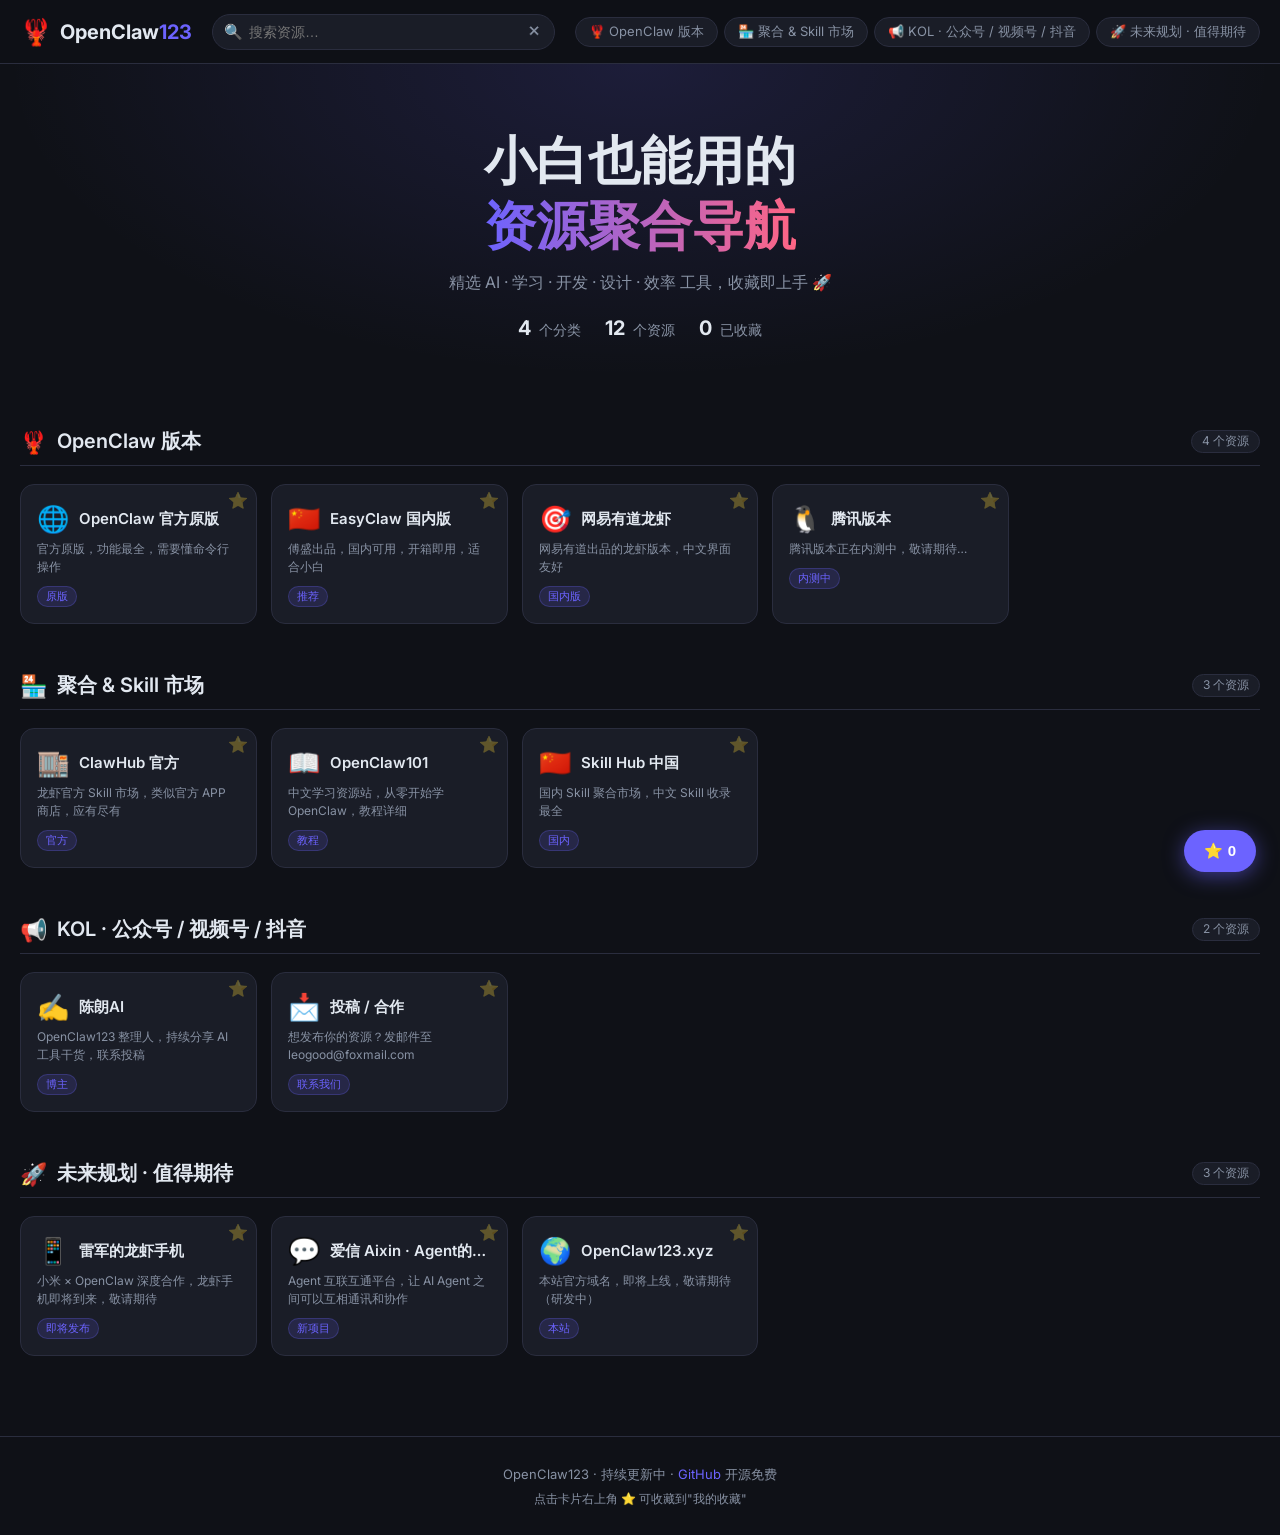
==== index.html @ b4ac219e "🦞 init: OpenClaw123 资源导航网 v1.0" ====
<!DOCTYPE html>
<html lang="zh-CN">
<head>
  <meta charset="UTF-8" />
  <meta name="viewport" content="width=device-width, initial-scale=1.0" />
  <title>OpenClaw123 · 资源导航</title>
  <link rel="icon" href="data:image/svg+xml,<svg xmlns='http://www.w3.org/2000/svg' viewBox='0 0 100 100'><text y='.9em' font-size='90'>🦞</text></svg>" />
  <link rel="stylesheet" href="styles.css" />
  <link rel="preconnect" href="https://fonts.googleapis.com" />
  <link href="https://fonts.googleapis.com/css2?family=Inter:wght@400;500;600;700&display=swap" rel="stylesheet" />
</head>
<body>

  <!-- ===== 顶部导航 ===== -->
  <header class="header">
    <div class="header-inner">
      <div class="logo">
        <span class="logo-icon">🦞</span>
        <span class="logo-text">OpenClaw<span class="accent">123</span></span>
      </div>

      <div class="search-wrap">
        <span class="search-icon">🔍</span>
        <input
          id="searchInput"
          type="text"
          placeholder="搜索资源…"
          autocomplete="off"
          oninput="filterCards()"
        />
        <button class="search-clear" onclick="clearSearch()" title="清除">✕</button>
      </div>

      <nav class="top-nav" id="topNav">
        <!-- 动态生成分类锚点 -->
      </nav>
    </div>
  </header>

  <!-- ===== 英雄区 ===== -->
  <section class="hero">
    <h1>小白也能用的<br /><span class="gradient-text">资源聚合导航</span></h1>
    <p class="hero-sub">精选 AI · 学习 · 开发 · 设计 · 效率 工具，收藏即上手 🚀</p>
    <div class="hero-stats" id="heroStats"></div>
  </section>

  <!-- ===== 主内容 ===== -->
  <main class="container" id="mainContent">
    <!-- 动态渲染分类卡片 -->
  </main>

  <!-- 无结果提示 -->
  <div class="no-result" id="noResult" style="display:none">
    <span>😅</span> 没有找到匹配的资源，换个关键词试试吧~
  </div>

  <!-- ===== 底部 ===== -->
  <footer class="footer">
    <p>OpenClaw123 · 持续更新中 · 
      <a href="https://github.com" target="_blank">GitHub</a> 开源免费
    </p>
    <p class="footer-tip">点击卡片右上角 ⭐ 可收藏到"我的收藏"</p>
  </footer>

  <!-- ===== 悬浮收藏入口 ===== -->
  <button class="fab" id="fabBtn" onclick="toggleFav()" title="我的收藏">
    ⭐ <span id="fabCount">0</span>
  </button>

  <!-- 收藏抽屉 -->
  <div class="drawer-overlay" id="drawerOverlay" onclick="toggleFav()"></div>
  <aside class="drawer" id="drawer">
    <div class="drawer-header">
      <h2>⭐ 我的收藏</h2>
      <button onclick="toggleFav()">✕</button>
    </div>
    <div class="drawer-body" id="drawerBody">
      <p class="empty-tip">还没有收藏，点击卡片右上角的 ⭐ 添加吧！</p>
    </div>
  </aside>

  <script src="script.js"></script>
</body>
</html>
---- styles.css ----
/* ===== CSS Reset & Variables ===== */
*, *::before, *::after { box-sizing: border-box; margin: 0; padding: 0; }

:root {
  --bg: #0f1117;
  --card-bg: #1a1d27;
  --card-hover: #21253a;
  --border: #2a2d3e;
  --text: #e2e8f0;
  --text-muted: #8892a4;
  --accent: #6c63ff;
  --accent2: #ff6584;
  --green: #43e97b;
  --radius: 14px;
  --shadow: 0 4px 24px rgba(0,0,0,.35);
  --header-h: 64px;
}

html { scroll-behavior: smooth; }

body {
  font-family: 'Inter', 'PingFang SC', 'Microsoft YaHei', sans-serif;
  background: var(--bg);
  color: var(--text);
  min-height: 100vh;
  padding-top: var(--header-h);
}

/* ===== Header ===== */
.header {
  position: fixed;
  top: 0; left: 0; right: 0;
  height: var(--header-h);
  background: rgba(15,17,23,.92);
  backdrop-filter: blur(14px);
  border-bottom: 1px solid var(--border);
  z-index: 100;
}
.header-inner {
  max-width: 1280px;
  margin: 0 auto;
  height: 100%;
  display: flex;
  align-items: center;
  gap: 20px;
  padding: 0 20px;
}

/* Logo */
.logo { display: flex; align-items: center; gap: 8px; text-decoration: none; flex-shrink: 0; }
.logo-icon { font-size: 26px; }
.logo-text { font-size: 20px; font-weight: 700; color: var(--text); }
.logo-text .accent { color: var(--accent); }

/* Search */
.search-wrap {
  flex: 1;
  max-width: 420px;
  position: relative;
  display: flex;
  align-items: center;
}
.search-wrap .search-icon { position: absolute; left: 12px; font-size: 15px; pointer-events: none; }
.search-wrap input {
  width: 100%;
  padding: 9px 36px 9px 36px;
  background: var(--card-bg);
  border: 1px solid var(--border);
  border-radius: 30px;
  color: var(--text);
  font-size: 14px;
  outline: none;
  transition: border .2s;
}
.search-wrap input:focus { border-color: var(--accent); }
.search-clear {
  position: absolute; right: 10px;
  background: none; border: none; color: var(--text-muted);
  cursor: pointer; font-size: 13px; padding: 2px 4px;
  border-radius: 50%;
  transition: color .2s;
}
.search-clear:hover { color: var(--text); }

/* Top Nav */
.top-nav {
  display: flex;
  gap: 6px;
  overflow-x: auto;
  flex-shrink: 0;
  scrollbar-width: none;
}
.top-nav::-webkit-scrollbar { display: none; }
.top-nav a {
  white-space: nowrap;
  padding: 5px 13px;
  border-radius: 20px;
  font-size: 13px;
  color: var(--text-muted);
  text-decoration: none;
  background: var(--card-bg);
  border: 1px solid var(--border);
  transition: all .2s;
}
.top-nav a:hover { color: var(--text); border-color: var(--accent); }

/* ===== Hero ===== */
.hero {
  text-align: center;
  padding: 64px 20px 40px;
  background: radial-gradient(ellipse at 50% 0%, rgba(108,99,255,.15) 0%, transparent 70%);
}
.hero h1 { font-size: clamp(28px, 5vw, 52px); font-weight: 700; line-height: 1.25; }
.gradient-text {
  background: linear-gradient(90deg, var(--accent), var(--accent2));
  -webkit-background-clip: text;
  -webkit-text-fill-color: transparent;
  background-clip: text;
}
.hero-sub { margin-top: 14px; color: var(--text-muted); font-size: 16px; }
.hero-stats {
  margin-top: 22px;
  display: flex;
  justify-content: center;
  gap: 24px;
  flex-wrap: wrap;
}
.hero-stats .stat { font-size: 14px; color: var(--text-muted); }
.hero-stats .stat b { color: var(--text); font-size: 20px; margin-right: 4px; }

/* ===== Container ===== */
.container { max-width: 1280px; margin: 0 auto; padding: 0 20px 80px; }

/* ===== Category Section ===== */
.category {
  margin-top: 48px;
}
.category-header {
  display: flex;
  align-items: center;
  gap: 10px;
  margin-bottom: 18px;
  padding-bottom: 10px;
  border-bottom: 1px solid var(--border);
}
.category-header .cat-icon { font-size: 22px; }
.category-header h2 { font-size: 20px; font-weight: 600; }
.category-header .cat-count {
  margin-left: auto;
  font-size: 12px;
  color: var(--text-muted);
  background: var(--card-bg);
  border: 1px solid var(--border);
  border-radius: 20px;
  padding: 2px 10px;
}

/* ===== Grid ===== */
.grid {
  display: grid;
  grid-template-columns: repeat(auto-fill, minmax(210px, 1fr));
  gap: 14px;
}

/* ===== Card ===== */
.card {
  position: relative;
  background: var(--card-bg);
  border: 1px solid var(--border);
  border-radius: var(--radius);
  padding: 18px 16px 16px;
  text-decoration: none;
  color: var(--text);
  display: flex;
  flex-direction: column;
  gap: 6px;
  transition: transform .18s, box-shadow .18s, border-color .18s, background .18s;
  overflow: hidden;
}
.card::before {
  content: '';
  position: absolute;
  inset: 0;
  border-radius: var(--radius);
  opacity: 0;
  background: linear-gradient(135deg, rgba(108,99,255,.08), rgba(255,101,132,.08));
  transition: opacity .2s;
}
.card:hover { transform: translateY(-3px); box-shadow: var(--shadow); border-color: var(--accent); background: var(--card-hover); }
.card:hover::before { opacity: 1; }

.card-head { display: flex; align-items: center; gap: 10px; }
.card-emoji { font-size: 26px; flex-shrink: 0; }
.card-name { font-size: 15px; font-weight: 600; white-space: nowrap; overflow: hidden; text-overflow: ellipsis; }
.card-desc { font-size: 12px; color: var(--text-muted); line-height: 1.5; display: -webkit-box; -webkit-line-clamp: 2; -webkit-box-orient: vertical; overflow: hidden; }

.card-tag {
  display: inline-block;
  margin-top: 4px;
  padding: 2px 8px;
  border-radius: 20px;
  font-size: 11px;
  background: rgba(108,99,255,.15);
  color: var(--accent);
  border: 1px solid rgba(108,99,255,.25);
  align-self: flex-start;
}

/* 收藏按钮 */
.card-fav {
  position: absolute;
  top: 8px; right: 8px;
  background: none; border: none;
  font-size: 16px; cursor: pointer;
  opacity: .3;
  transition: opacity .2s, transform .2s;
  line-height: 1;
}
.card-fav:hover, .card-fav.active { opacity: 1; }
.card-fav.active { transform: scale(1.2); }

/* ===== No Result ===== */
.no-result {
  text-align: center;
  padding: 80px 20px;
  font-size: 18px;
  color: var(--text-muted);
}
.no-result span { font-size: 40px; display: block; margin-bottom: 12px; }

/* ===== Footer ===== */
.footer {
  text-align: center;
  padding: 24px 20px;
  border-top: 1px solid var(--border);
  color: var(--text-muted);
  font-size: 13px;
  line-height: 2;
}
.footer a { color: var(--accent); text-decoration: none; }
.footer a:hover { text-decoration: underline; }
.footer-tip { font-size: 12px; }

/* ===== FAB ===== */
.fab {
  position: fixed;
  bottom: 28px; right: 24px;
  background: var(--accent);
  color: #fff;
  border: none; border-radius: 30px;
  padding: 12px 20px;
  font-size: 15px;
  font-weight: 600;
  cursor: pointer;
  box-shadow: 0 4px 20px rgba(108,99,255,.5);
  z-index: 99;
  transition: transform .2s, box-shadow .2s;
}
.fab:hover { transform: translateY(-2px); box-shadow: 0 6px 28px rgba(108,99,255,.7); }

/* ===== Drawer ===== */
.drawer-overlay {
  position: fixed; inset: 0;
  background: rgba(0,0,0,.5);
  z-index: 200;
  opacity: 0; pointer-events: none;
  transition: opacity .25s;
}
.drawer-overlay.open { opacity: 1; pointer-events: all; }

.drawer {
  position: fixed;
  top: 0; right: -380px; bottom: 0;
  width: 360px;
  background: var(--card-bg);
  border-left: 1px solid var(--border);
  z-index: 201;
  display: flex; flex-direction: column;
  transition: right .28s cubic-bezier(.4,0,.2,1);
}
.drawer.open { right: 0; }

.drawer-header {
  display: flex; justify-content: space-between; align-items: center;
  padding: 18px 20px;
  border-bottom: 1px solid var(--border);
}
.drawer-header h2 { font-size: 17px; }
.drawer-header button { background: none; border: none; color: var(--text-muted); font-size: 20px; cursor: pointer; }

.drawer-body { flex: 1; overflow-y: auto; padding: 16px; display: flex; flex-direction: column; gap: 10px; }
.empty-tip { color: var(--text-muted); font-size: 14px; text-align: center; margin-top: 40px; }

/* fav card inside drawer */
.fav-item {
  display: flex; align-items: center; gap: 12px;
  padding: 12px 14px;
  background: var(--bg);
  border: 1px solid var(--border);
  border-radius: 10px;
  text-decoration: none; color: var(--text);
  transition: border-color .2s;
}
.fav-item:hover { border-color: var(--accent); }
.fav-item .fi-emoji { font-size: 22px; flex-shrink: 0; }
.fav-item .fi-info { flex: 1; min-width: 0; }
.fav-item .fi-name { font-size: 14px; font-weight: 600; }
.fav-item .fi-desc { font-size: 12px; color: var(--text-muted); white-space: nowrap; overflow: hidden; text-overflow: ellipsis; }
.fav-item .fi-del { background: none; border: none; color: var(--text-muted); cursor: pointer; font-size: 16px; flex-shrink: 0; transition: color .2s; }
.fav-item .fi-del:hover { color: var(--accent2); }

/* ===== Responsive ===== */
@media (max-width: 680px) {
  .top-nav { display: none; }
  .hero { padding: 48px 16px 32px; }
  .grid { grid-template-columns: repeat(auto-fill, minmax(160px, 1fr)); }
  .drawer { width: 100%; right: -100%; }
}
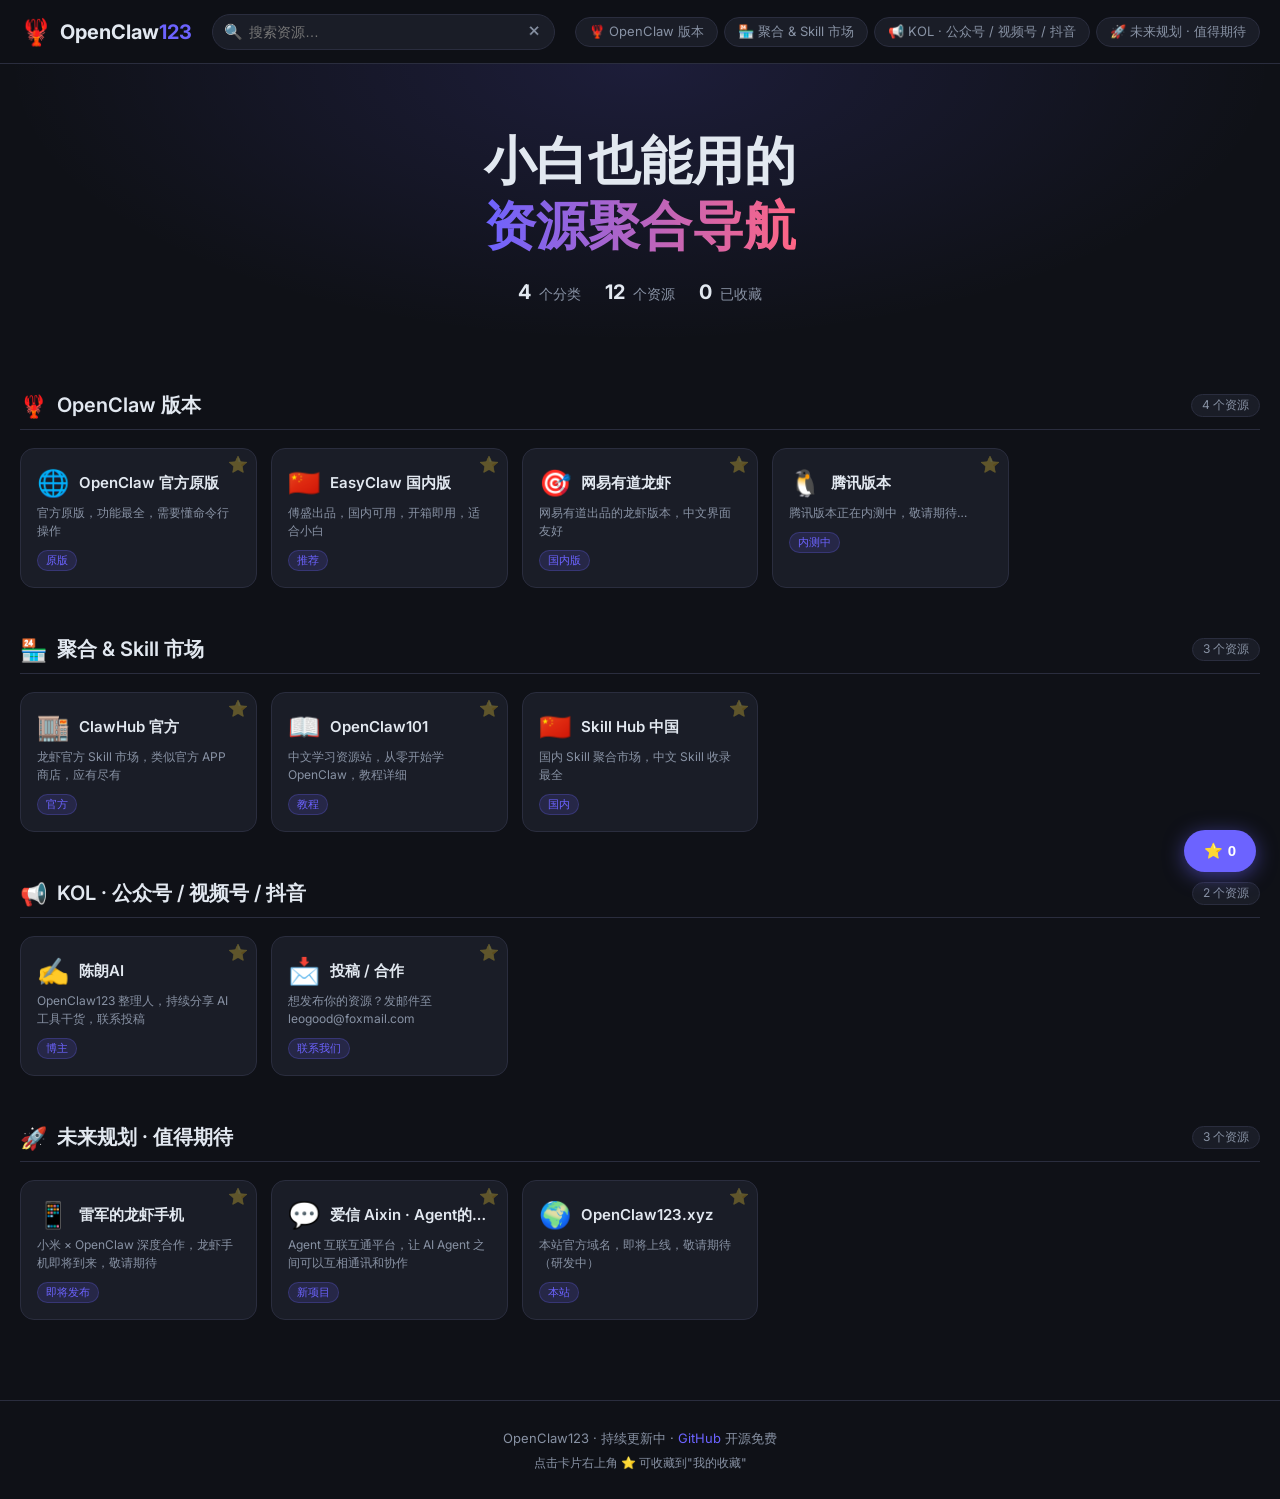
==== commit 28ae9801: "删除 hero-sub 副标题文字" ====
--- a/index.html
+++ b/index.html
@@ -40,7 +40,6 @@
   <!-- ===== 英雄区 ===== -->
   <section class="hero">
     <h1>小白也能用的<br /><span class="gradient-text">资源聚合导航</span></h1>
-    <p class="hero-sub">精选 AI · 学习 · 开发 · 设计 · 效率 工具，收藏即上手 🚀</p>
     <div class="hero-stats" id="heroStats"></div>
   </section>
 
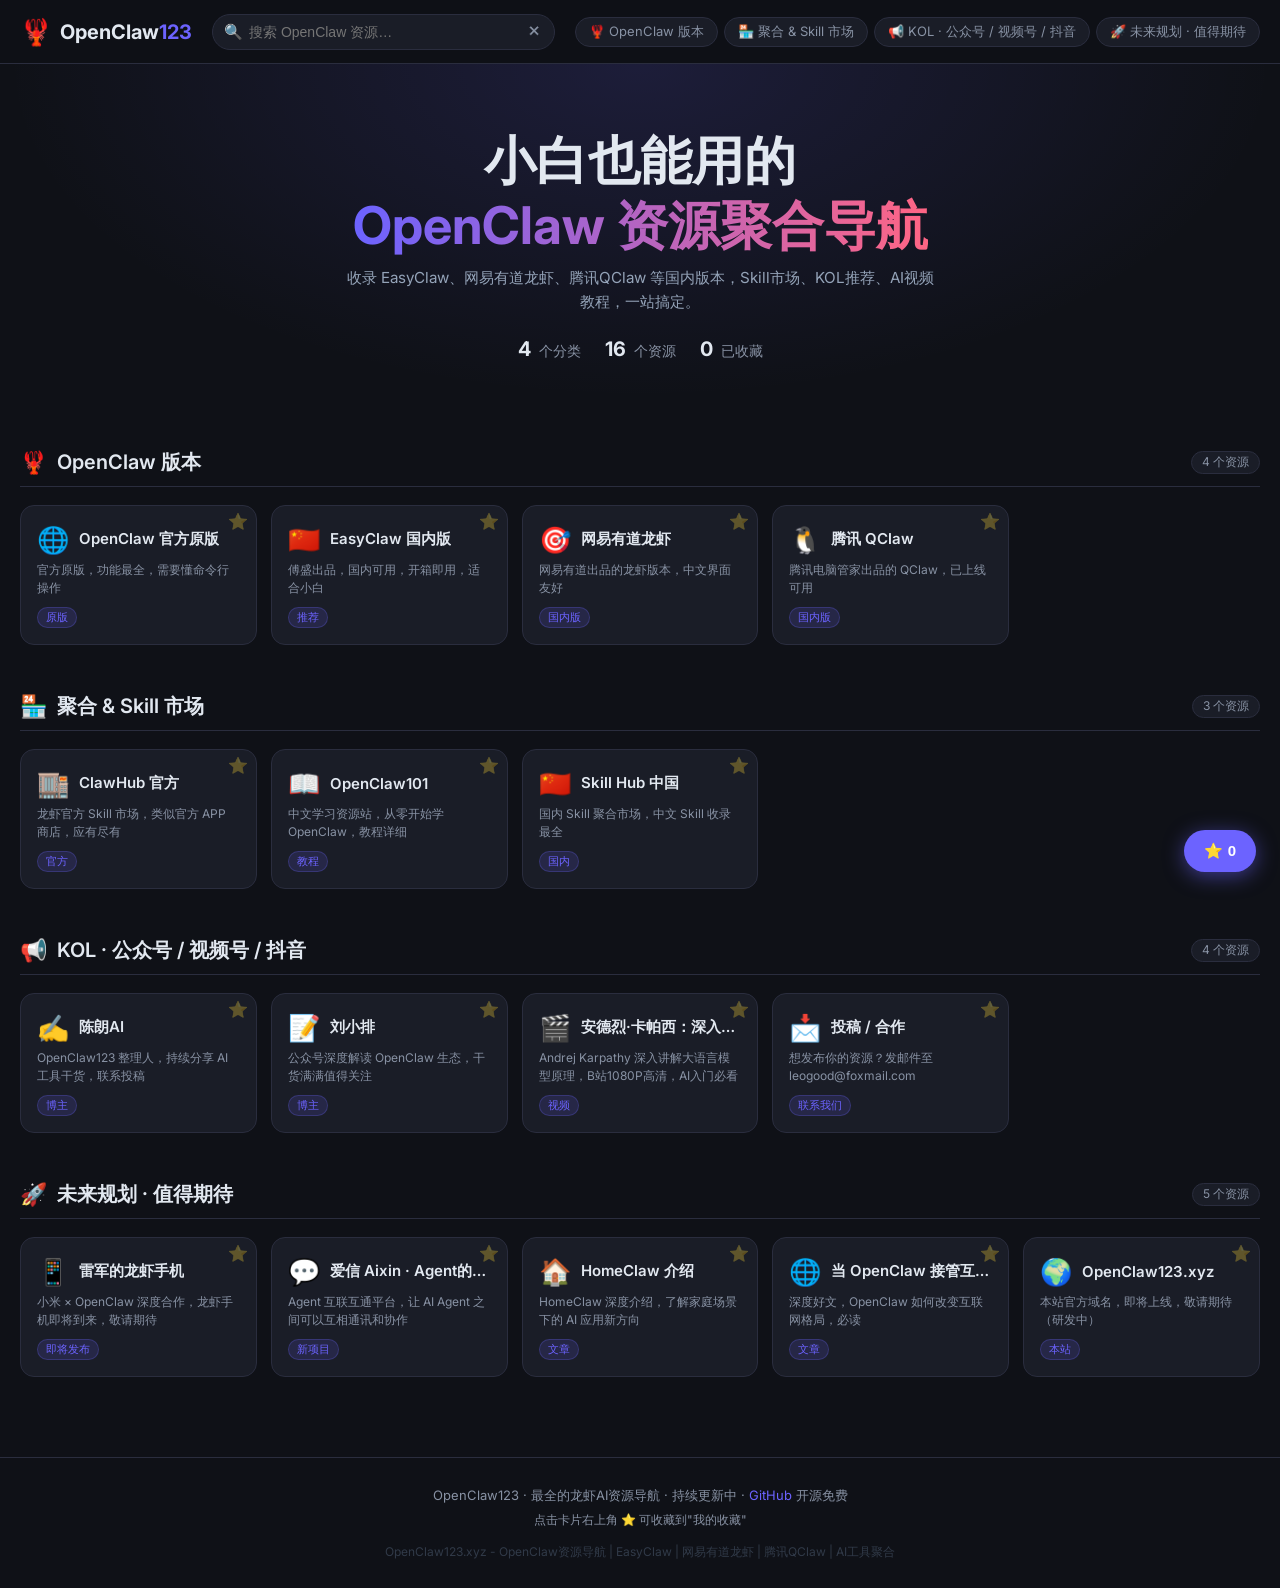
==== commit d9171b6f: "SEO优化：meta标签、JSON-LD结构化数据、sitemap、robots.txt、noscript回退内容" ====
--- a/index.html
+++ b/index.html
@@ -3,7 +3,81 @@
 <head>
   <meta charset="UTF-8" />
   <meta name="viewport" content="width=device-width, initial-scale=1.0" />
-  <title>OpenClaw123 · 资源导航</title>
+
+  <!-- ===== SEO 基础 ===== -->
+  <title>OpenClaw123 - OpenClaw资源导航 | 龙虾AI工具聚合 | 小白入门指南</title>
+  <meta name="description" content="OpenClaw123 是最全的 OpenClaw（龙虾AI）资源聚合导航站。收录 EasyClaw、网易有道龙虾、腾讯QClaw 等国内版本，Skill市场、KOL博主推荐、视频教程，小白也能轻松上手。" />
+  <meta name="keywords" content="OpenClaw,龙虾AI,OpenClaw123,EasyClaw,QClaw,网易有道龙虾,AI工具,资源导航,Skill市场,AI入门,大语言模型,MCP,Claude,ChatGPT,AI导航" />
+  <meta name="author" content="OpenClaw123" />
+  <meta name="robots" content="index, follow" />
+  <link rel="canonical" href="https://openclaw123.xyz/" />
+
+  <!-- ===== Open Graph (微信/QQ/微博分享) ===== -->
+  <meta property="og:type" content="website" />
+  <meta property="og:title" content="OpenClaw123 - 龙虾AI资源聚合导航" />
+  <meta property="og:description" content="最全的 OpenClaw 资源导航站，收录国内外版本、Skill市场、KOL推荐、视频教程，小白也能轻松上手。" />
+  <meta property="og:url" content="https://openclaw123.xyz/" />
+  <meta property="og:site_name" content="OpenClaw123" />
+  <meta property="og:locale" content="zh_CN" />
+
+  <!-- ===== Twitter Card ===== -->
+  <meta name="twitter:card" content="summary_large_image" />
+  <meta name="twitter:title" content="OpenClaw123 - 龙虾AI资源聚合导航" />
+  <meta name="twitter:description" content="最全的 OpenClaw 资源导航站，收录国内外版本、Skill市场、KOL推荐，小白入门首选。" />
+
+  <!-- ===== 结构化数据 JSON-LD ===== -->
+  <script type="application/ld+json">
+  {
+    "@context": "https://schema.org",
+    "@type": "WebSite",
+    "name": "OpenClaw123",
+    "alternateName": "OpenClaw资源导航",
+    "url": "https://openclaw123.xyz/",
+    "description": "最全的 OpenClaw（龙虾AI）资源聚合导航站，收录国内外版本、Skill市场、KOL博主推荐、视频教程。",
+    "inLanguage": "zh-CN",
+    "potentialAction": {
+      "@type": "SearchAction",
+      "target": "https://openclaw123.xyz/?q={search_term_string}",
+      "query-input": "required name=search_term_string"
+    }
+  }
+  </script>
+  <script type="application/ld+json">
+  {
+    "@context": "https://schema.org",
+    "@type": "ItemList",
+    "name": "OpenClaw 版本推荐",
+    "description": "OpenClaw 国内外主流版本汇总",
+    "itemListElement": [
+      {
+        "@type": "ListItem",
+        "position": 1,
+        "name": "OpenClaw 官方原版",
+        "url": "https://openclaw.ai/"
+      },
+      {
+        "@type": "ListItem",
+        "position": 2,
+        "name": "EasyClaw 国内版",
+        "url": "https://easyclaw.cn/"
+      },
+      {
+        "@type": "ListItem",
+        "position": 3,
+        "name": "网易有道龙虾",
+        "url": "https://lobsterai.youdao.com/"
+      },
+      {
+        "@type": "ListItem",
+        "position": 4,
+        "name": "腾讯 QClaw",
+        "url": "https://claw.guanjia.qq.com/"
+      }
+    ]
+  }
+  </script>
+
+  <!-- ===== 样式 & 字体 ===== -->
   <link rel="icon" href="data:image/svg+xml,<svg xmlns='http://www.w3.org/2000/svg' viewBox='0 0 100 100'><text y='.9em' font-size='90'>🦞</text></svg>" />
   <link rel="stylesheet" href="styles.css" />
   <link rel="preconnect" href="https://fonts.googleapis.com" />
@@ -24,14 +98,15 @@
         <input
           id="searchInput"
           type="text"
-          placeholder="搜索资源…"
+          placeholder="搜索 OpenClaw 资源…"
           autocomplete="off"
+          aria-label="搜索资源"
           oninput="filterCards()"
         />
-        <button class="search-clear" onclick="clearSearch()" title="清除">✕</button>
+        <button class="search-clear" onclick="clearSearch()" title="清除" aria-label="清除搜索">✕</button>
       </div>
 
-      <nav class="top-nav" id="topNav">
+      <nav class="top-nav" id="topNav" aria-label="分类导航">
         <!-- 动态生成分类锚点 -->
       </nav>
     </div>
@@ -39,14 +114,30 @@
 
   <!-- ===== 英雄区 ===== -->
   <section class="hero">
-    <h1>小白也能用的<br /><span class="gradient-text">资源聚合导航</span></h1>
+    <h1>小白也能用的<br /><span class="gradient-text">OpenClaw 资源聚合导航</span></h1>
+    <p class="hero-seo">收录 EasyClaw、网易有道龙虾、腾讯QClaw 等国内版本，Skill市场、KOL推荐、AI视频教程，一站搞定。</p>
     <div class="hero-stats" id="heroStats"></div>
   </section>
 
   <!-- ===== 主内容 ===== -->
-  <main class="container" id="mainContent">
+  <main class="container" id="mainContent" role="main">
     <!-- 动态渲染分类卡片 -->
   </main>
+
+  <!-- SEO 静态文字（对搜索引擎可见，JS渲染前也有内容） -->
+  <noscript>
+    <section style="max-width:800px;margin:2rem auto;padding:1rem;">
+      <h2>OpenClaw123 - 龙虾AI资源导航</h2>
+      <p>OpenClaw123 是最全的 OpenClaw 资源聚合导航站。我们收录了：</p>
+      <ul>
+        <li><strong>OpenClaw 版本</strong>：官方原版、EasyClaw 国内版、网易有道龙虾、腾讯 QClaw</li>
+        <li><strong>Skill 市场</strong>：ClawHub 官方市场、OpenClaw101 学习站、Skill Hub 中国</li>
+        <li><strong>KOL 推荐</strong>：陈朗AI、刘小排、安德烈·卡帕西大语言模型讲解</li>
+        <li><strong>未来规划</strong>：雷军龙虾手机、爱信 Aixin、HomeClaw</li>
+      </ul>
+      <p>请启用 JavaScript 以获得完整体验。</p>
+    </section>
+  </noscript>
 
   <!-- 无结果提示 -->
   <div class="no-result" id="noResult" style="display:none">
@@ -55,23 +146,24 @@
 
   <!-- ===== 底部 ===== -->
   <footer class="footer">
-    <p>OpenClaw123 · 持续更新中 · 
-      <a href="https://github.com" target="_blank">GitHub</a> 开源免费
+    <p>OpenClaw123 · 最全的龙虾AI资源导航 · 持续更新中 · 
+      <a href="https://github.com/LeoCryptoFlow/openclaw123" target="_blank" rel="noopener noreferrer">GitHub</a> 开源免费
     </p>
     <p class="footer-tip">点击卡片右上角 ⭐ 可收藏到"我的收藏"</p>
+    <p class="footer-seo">OpenClaw123.xyz - OpenClaw资源导航 | EasyClaw | 网易有道龙虾 | 腾讯QClaw | AI工具聚合</p>
   </footer>
 
   <!-- ===== 悬浮收藏入口 ===== -->
-  <button class="fab" id="fabBtn" onclick="toggleFav()" title="我的收藏">
+  <button class="fab" id="fabBtn" onclick="toggleFav()" title="我的收藏" aria-label="打开收藏夹">
     ⭐ <span id="fabCount">0</span>
   </button>
 
   <!-- 收藏抽屉 -->
   <div class="drawer-overlay" id="drawerOverlay" onclick="toggleFav()"></div>
-  <aside class="drawer" id="drawer">
+  <aside class="drawer" id="drawer" aria-label="我的收藏">
     <div class="drawer-header">
       <h2>⭐ 我的收藏</h2>
-      <button onclick="toggleFav()">✕</button>
+      <button onclick="toggleFav()" aria-label="关闭收藏夹">✕</button>
     </div>
     <div class="drawer-body" id="drawerBody">
       <p class="empty-tip">还没有收藏，点击卡片右上角的 ⭐ 添加吧！</p>
--- a/styles.css
+++ b/styles.css
@@ -118,6 +118,7 @@
   background-clip: text;
 }
 .hero-sub { margin-top: 14px; color: var(--text-muted); font-size: 16px; }
+.hero-seo { color: #94a3b8; font-size: 0.95rem; max-width: 600px; margin: 0.5rem auto 0; line-height: 1.6; }
 .hero-stats {
   margin-top: 22px;
   display: flex;
@@ -239,6 +240,7 @@
 }
 .footer a { color: var(--accent); text-decoration: none; }
 .footer a:hover { text-decoration: underline; }
+.footer-seo { color: #475569; font-size: 0.75rem; margin-top: 0.5rem; opacity: 0.6; }
 .footer-tip { font-size: 12px; }
 
 /* ===== FAB ===== */
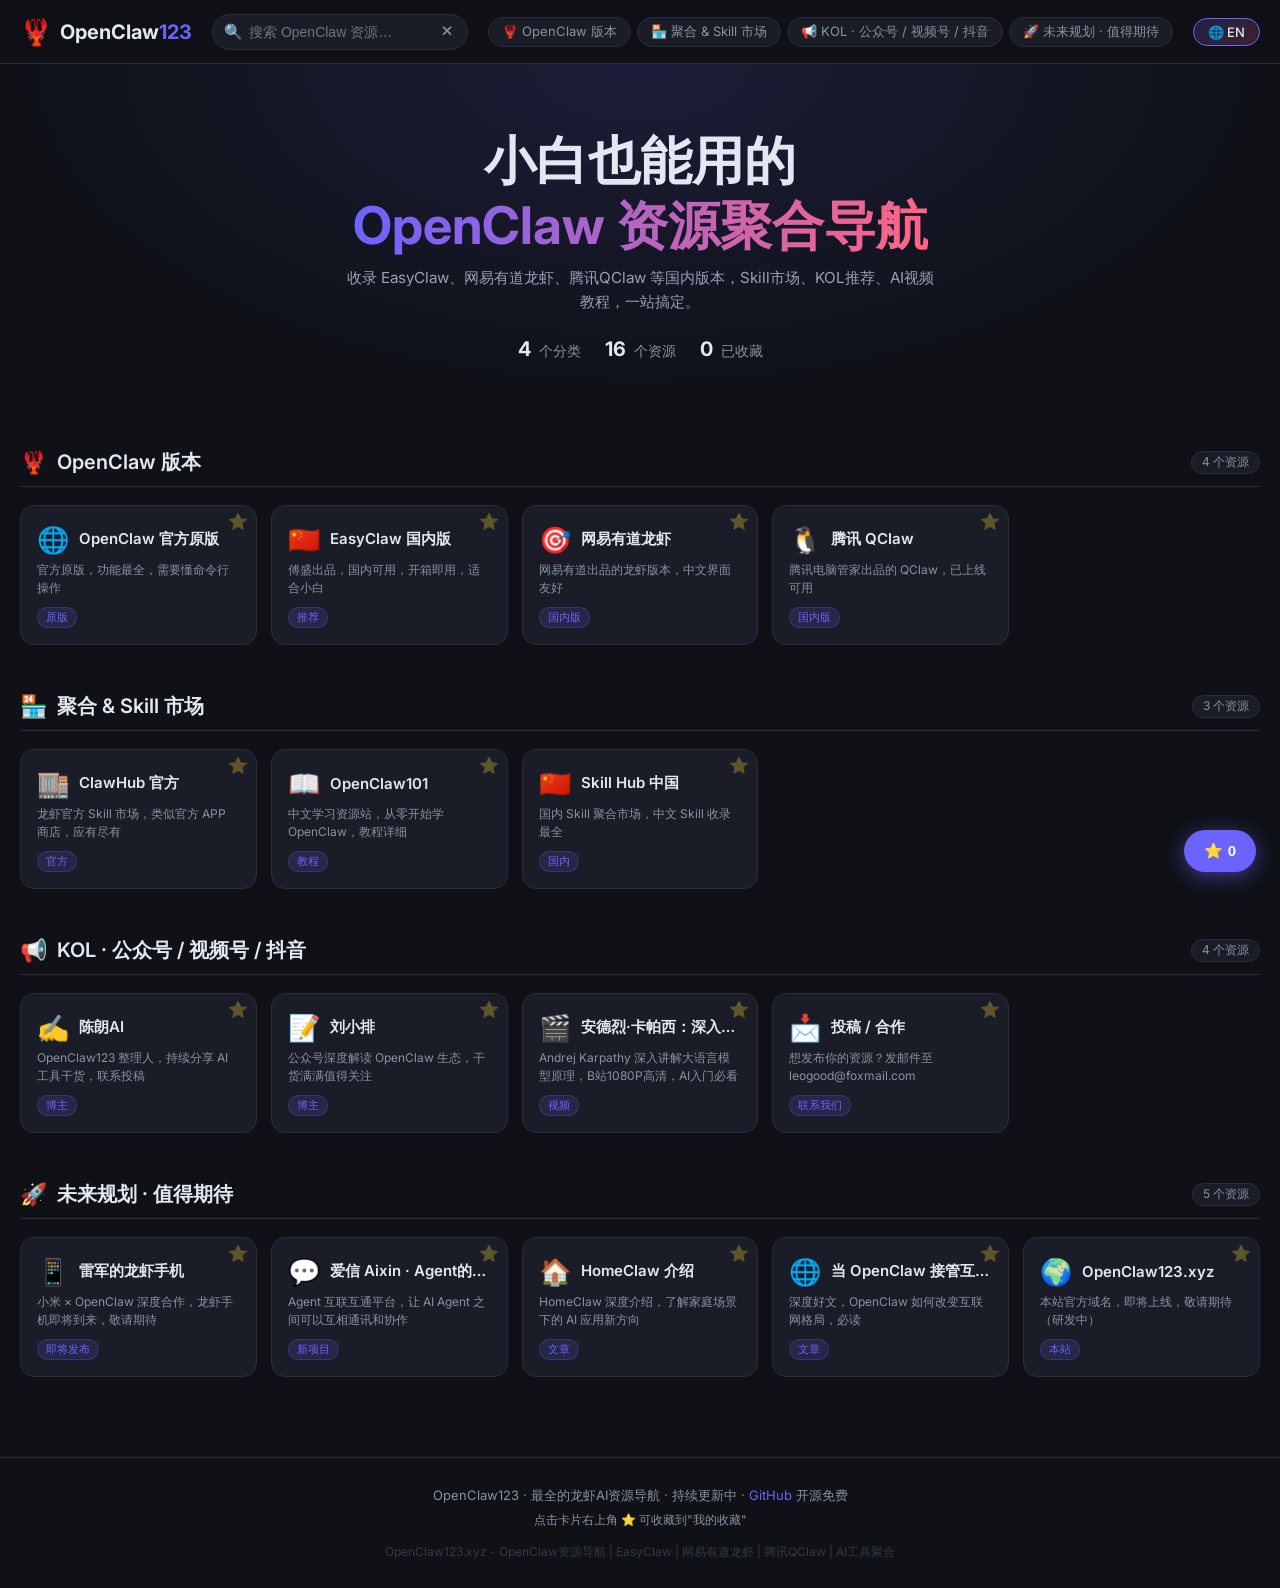
==== commit a184e0a0: "feat: 添加KOL傅盛 + 英文版本 + 语言切换按钮" ====
--- a/index.html
+++ b/index.html
@@ -109,6 +109,8 @@
       <nav class="top-nav" id="topNav" aria-label="分类导航">
         <!-- 动态生成分类锚点 -->
       </nav>
+
+      <a href="en/index.html" class="lang-switch" title="Switch to English">🌐 EN</a>
     </div>
   </header>
 
@@ -132,7 +134,7 @@
       <ul>
         <li><strong>OpenClaw 版本</strong>：官方原版、EasyClaw 国内版、网易有道龙虾、腾讯 QClaw</li>
         <li><strong>Skill 市场</strong>：ClawHub 官方市场、OpenClaw101 学习站、Skill Hub 中国</li>
-        <li><strong>KOL 推荐</strong>：陈朗AI、刘小排、安德烈·卡帕西大语言模型讲解</li>
+        <li><strong>KOL 推荐</strong>：傅盛、陈朗AI、刘小排、安德烈·卡帕西大语言模型讲解</li>
         <li><strong>未来规划</strong>：雷军龙虾手机、爱信 Aixin、HomeClaw</li>
       </ul>
       <p>请启用 JavaScript 以获得完整体验。</p>
--- a/styles.css
+++ b/styles.css
@@ -103,6 +103,26 @@
   transition: all .2s;
 }
 .top-nav a:hover { color: var(--text); border-color: var(--accent); }
+
+/* Language Switch */
+.lang-switch {
+  white-space: nowrap;
+  padding: 5px 14px;
+  border-radius: 20px;
+  font-size: 13px;
+  font-weight: 500;
+  color: var(--text);
+  text-decoration: none;
+  background: linear-gradient(135deg, rgba(108,99,255,.2), rgba(255,101,132,.2));
+  border: 1px solid var(--accent);
+  transition: all .2s;
+  flex-shrink: 0;
+}
+.lang-switch:hover {
+  background: linear-gradient(135deg, rgba(108,99,255,.35), rgba(255,101,132,.35));
+  transform: translateY(-1px);
+  box-shadow: 0 2px 12px rgba(108,99,255,.3);
+}
 
 /* ===== Hero ===== */
 .hero {
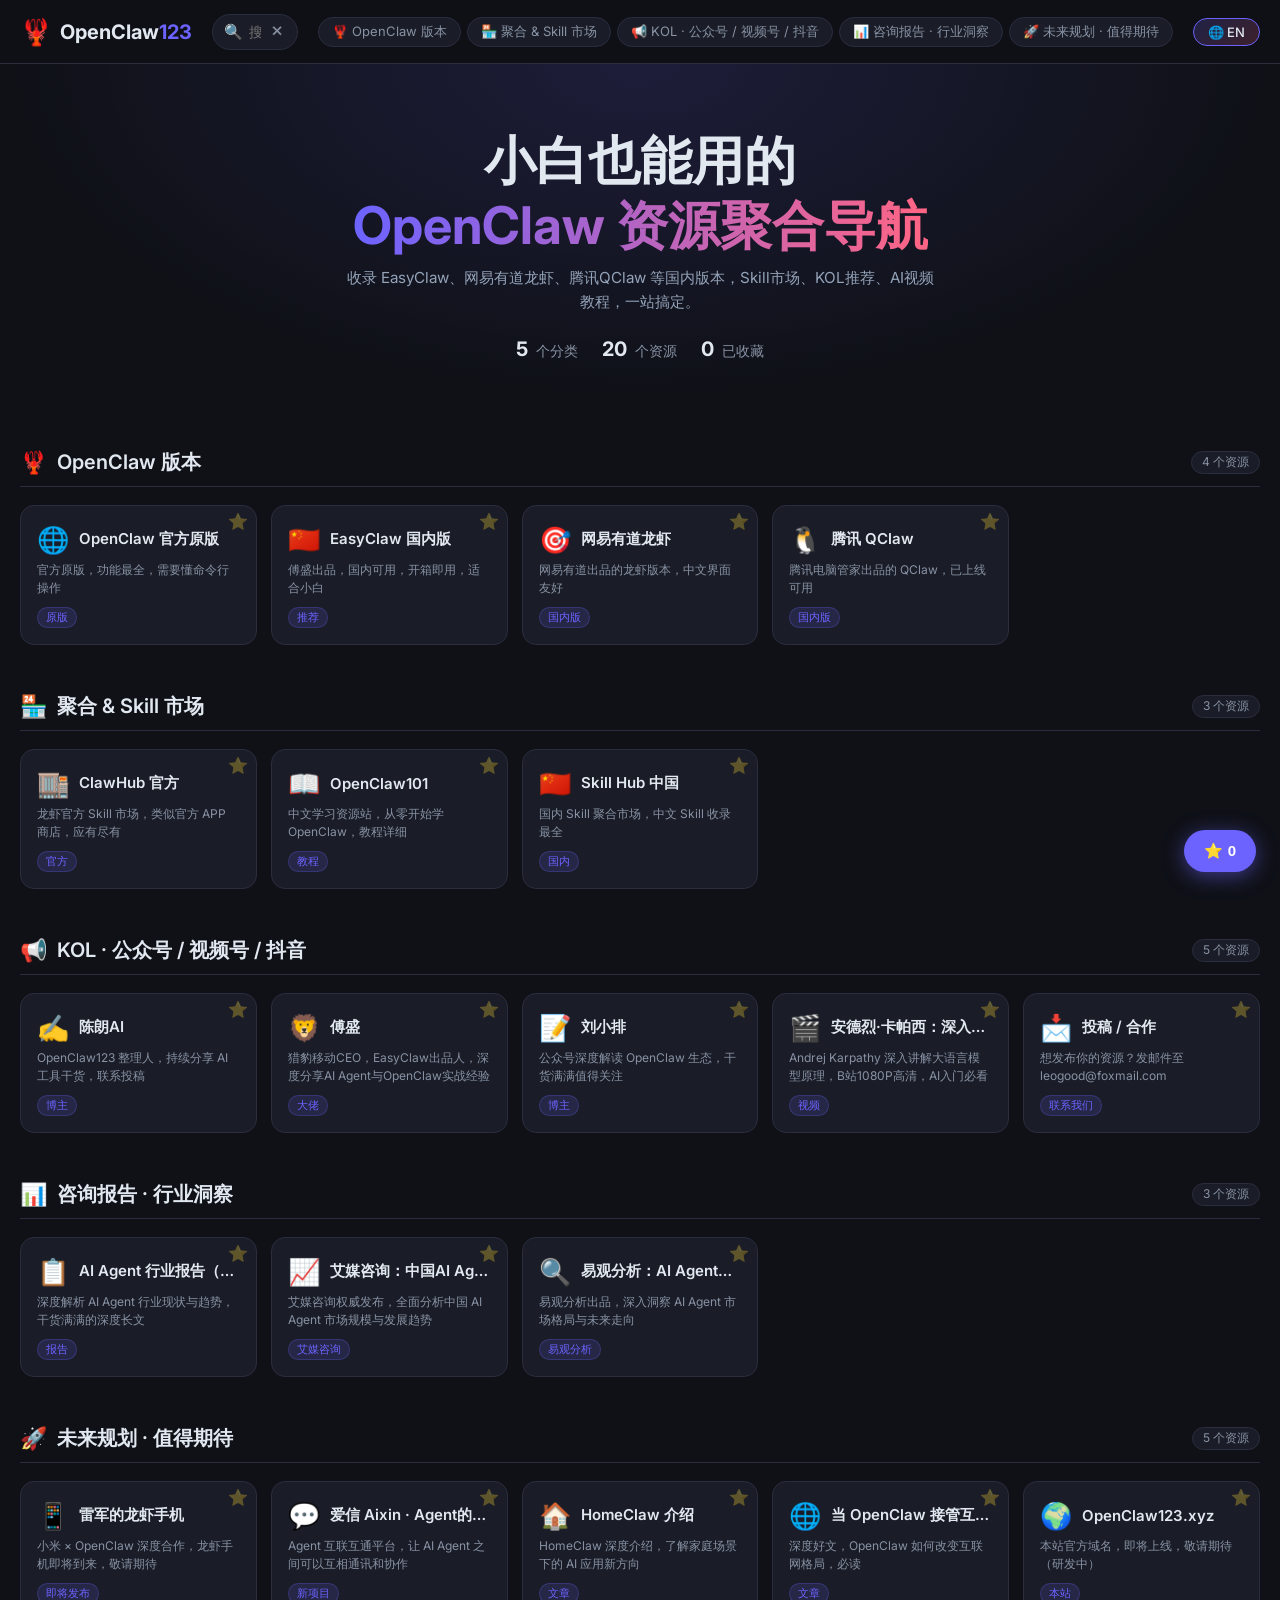
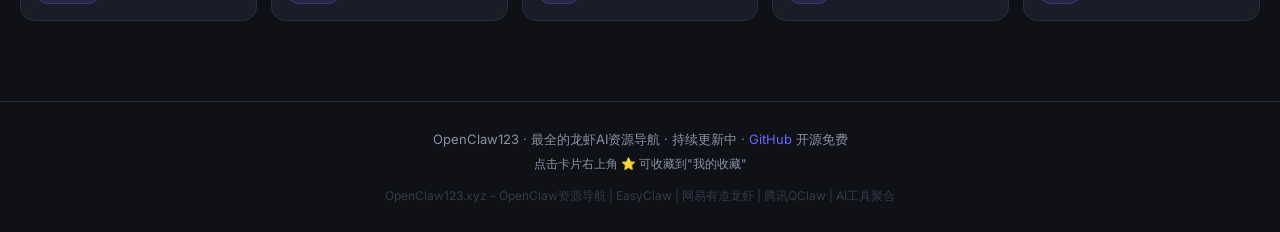
==== commit afdb1d0e: "feat: 新增咨询报告栏目（艾媒咨询、易观分析、AI Agent行业报告）" ====
--- a/index.html
+++ b/index.html
@@ -135,6 +135,7 @@
         <li><strong>OpenClaw 版本</strong>：官方原版、EasyClaw 国内版、网易有道龙虾、腾讯 QClaw</li>
         <li><strong>Skill 市场</strong>：ClawHub 官方市场、OpenClaw101 学习站、Skill Hub 中国</li>
         <li><strong>KOL 推荐</strong>：傅盛、陈朗AI、刘小排、安德烈·卡帕西大语言模型讲解</li>
+        <li><strong>咨询报告</strong>：AI Agent 行业报告、艾媒咨询行业研究报告、易观分析市场洞察</li>
         <li><strong>未来规划</strong>：雷军龙虾手机、爱信 Aixin、HomeClaw</li>
       </ul>
       <p>请启用 JavaScript 以获得完整体验。</p>
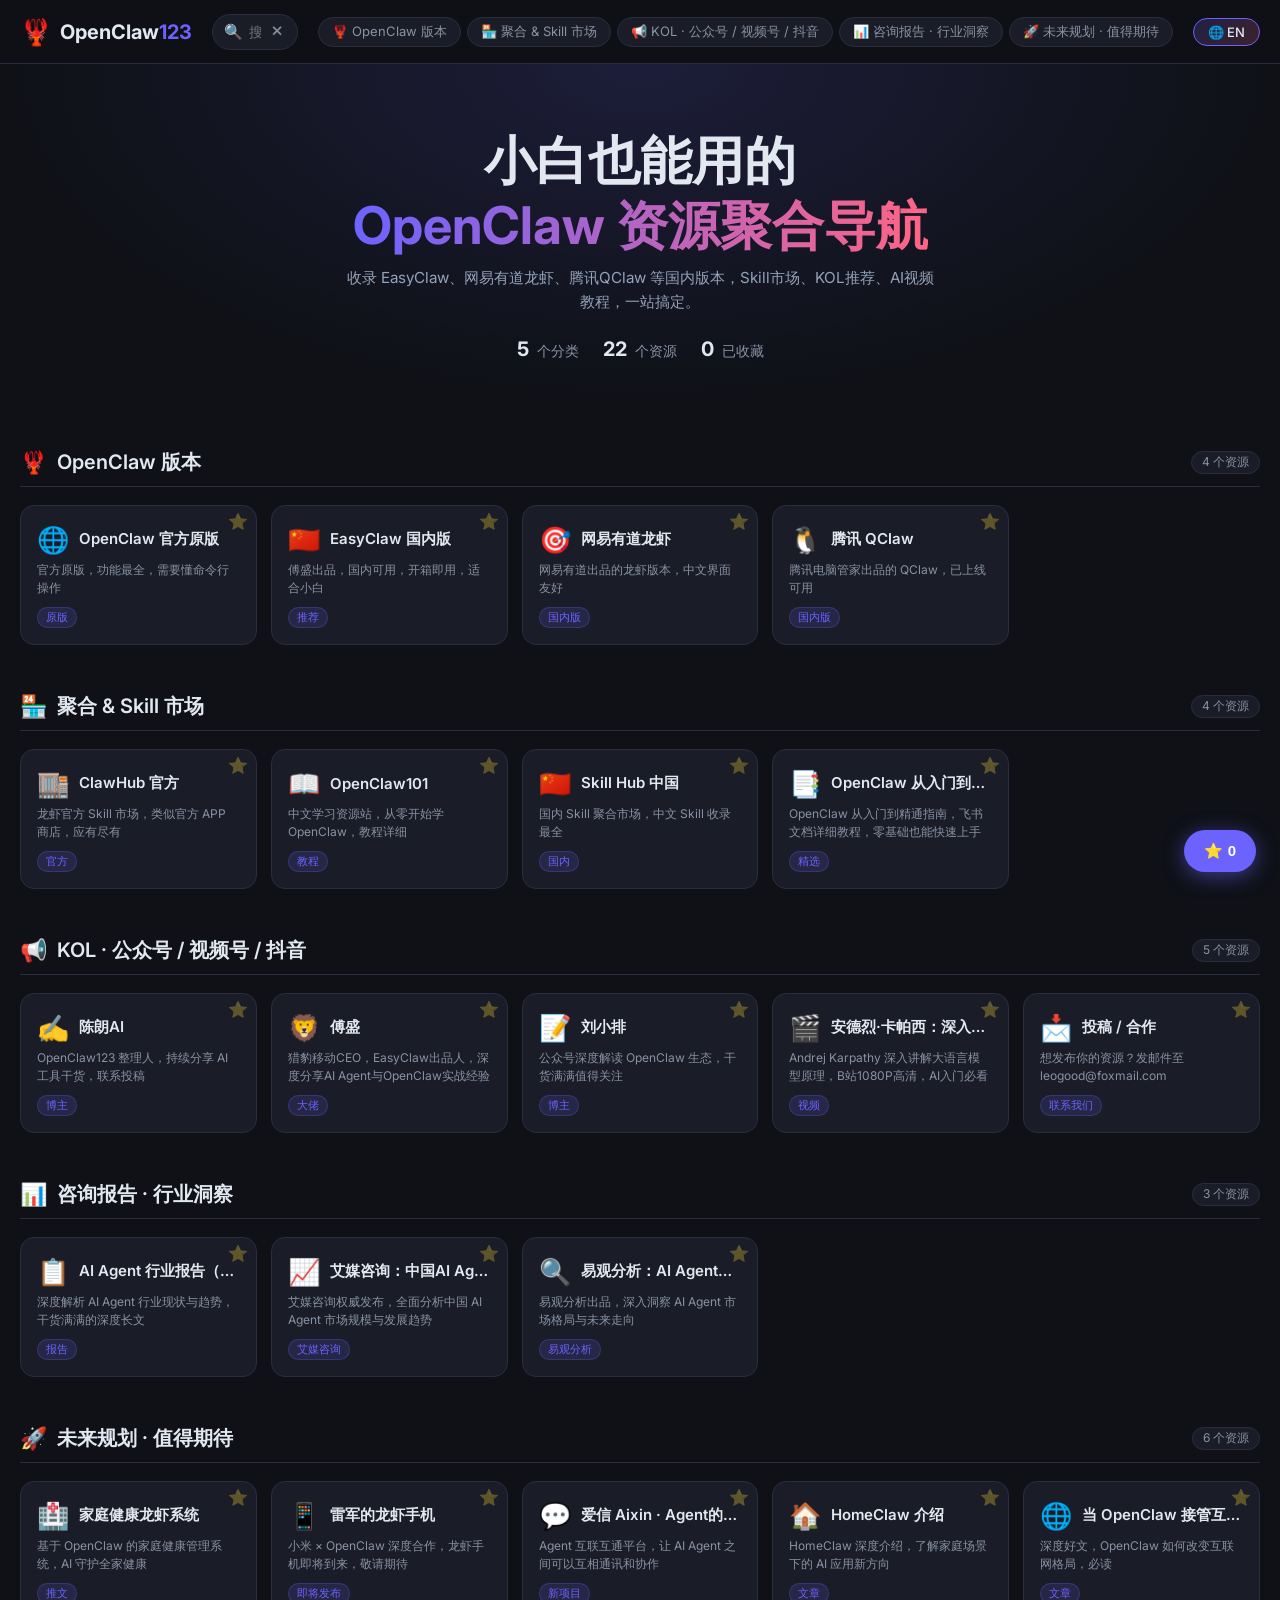
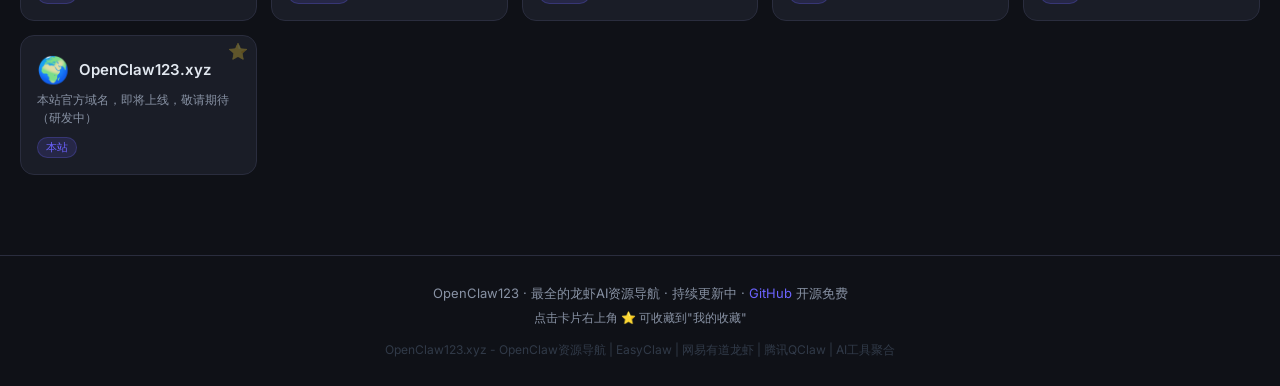
==== commit cadcbc6f: "feat: add Google Analytics (G-30K5NDLLM2)" ====
--- a/index.html
+++ b/index.html
@@ -1,6 +1,16 @@
 <!DOCTYPE html>
 <html lang="zh-CN">
 <head>
+  <!-- Google tag (gtag.js) -->
+  <script async src="https://www.googletagmanager.com/gtag/js?id=G-30K5NDLLM2"></script>
+  <script>
+    window.dataLayer = window.dataLayer || [];
+    function gtag(){dataLayer.push(arguments);}
+    gtag('js', new Date());
+
+    gtag('config', 'G-30K5NDLLM2');
+  </script>
+
   <meta charset="UTF-8" />
   <meta name="viewport" content="width=device-width, initial-scale=1.0" />
 
